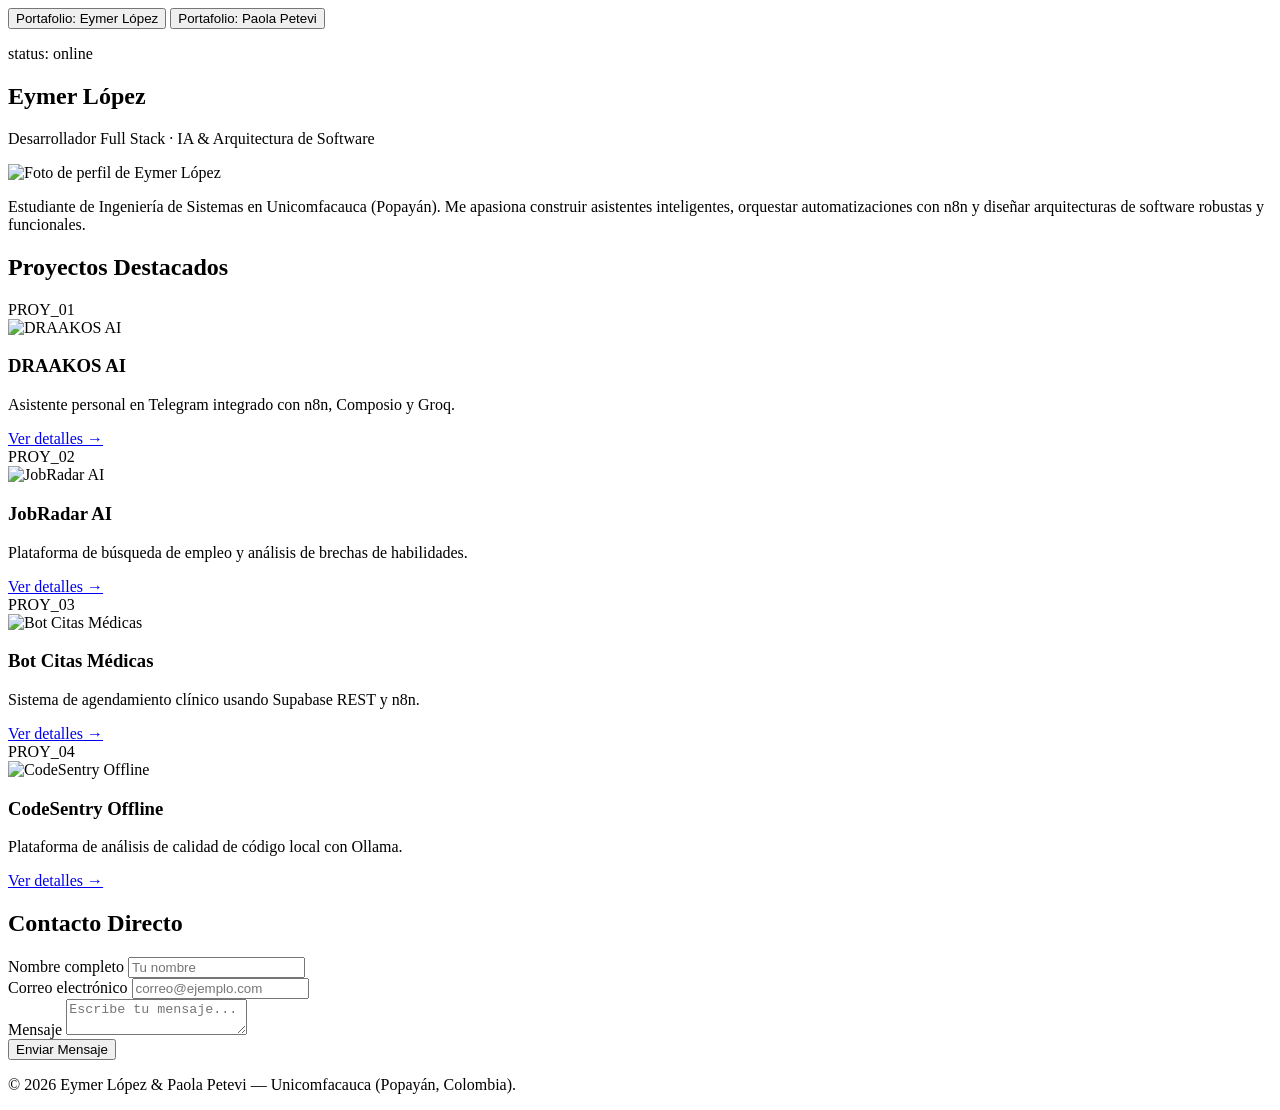
==== Complete_Portfolio_Project/index.html @ c1fe812e "Rename Index.html to index.html" ====
<!DOCTYPE html>
<html lang="es">
<head>
    <meta charset="UTF-8">
    <meta name="viewport" content="width=device-width, initial-scale=1.0">
    <title>Portafolio Profesional — Eymer &amp; Paola Petevi</title>
    <meta name="description" content="Portafolio profesional de Eymer López y Paola Petevi, estudiantes de Ingeniería de Sistemas enfocados en desarrollo, IA y ciberseguridad.">
    
    <!-- FUENTES EXTERNAS -->
    <link rel="preconnect" href="https://fonts.googleapis.com">
    <link rel="preconnect" href="https://fonts.gstatic.com" crossorigin>
    <link href="https://fonts.googleapis.com/css2?family=Bebas+Neue&family=JetBrains+Mono:wght@400;500;600&family=Poppins:wght@400;600&display=swap" rel="stylesheet">
    
    <!-- HOJAS DE ESTILO EXTERNAS -->
    <link rel="preload" href="css/normalize.css" as="style">
    <link rel="stylesheet" href="css/normalize.css">
    <link rel="preload" href="css/styles.css" as="style">
    <link rel="stylesheet" href="css/styles.css">
</head>
<body>

    <!-- HEADER Y NAV GENERAL -->
    <header id="encabezado-principal">
        <nav class="selector-portafolios" aria-label="Navegación entre integrantes">
            <button type="button" class="btn-tab activo" id="tab-eymer">Portafolio: Eymer López</button>
            <button type="button" class="btn-tab" id="tab-paola">Portafolio: Paola Petevi</button>
        </nav>
    </header>

    <!-- ============================================== -->
    <!-- PORTAFOLIO 1: EYMER LÓPEZ (main activo por defecto) -->
    <!-- ============================================== -->
    <main id="portafolio-eymer" class="tarjeta-portafolio">

        <!-- HERO / PRESENTACIÓN -->
        <section id="hero-eymer" class="hero-seccion">
            <p class="etiqueta-superior"><span class="punto" aria-hidden="true"></span>status: online</p>
            <h1>Eymer López</h1>
            <p class="rol">Desarrollador Full Stack · IA & Arquitectura de Software</p>
        </section>

        <!-- SOBRE MÍ -->
        <section class="perfil" aria-label="Sobre mí">
            <div class="foto">
                <img src="images/avatar-eymer.jpg" alt="Foto de perfil de Eymer López">
            </div>
            <div class="descripcion">
                <p>Estudiante de Ingeniería de Sistemas en Unicomfacauca (Popayán). Me apasiona construir asistentes inteligentes, orquestar automatizaciones con n8n y diseñar arquitecturas de software robustas y funcionales.</p>
            </div>
        </section>

        <!-- PROYECTOS Y HABILIDADES (MÍNIMO 4 TARJETAS) -->
        <section class="proyectos" aria-label="Proyectos">
            <div class="encabezado-seccion">
                <h2>Proyectos Destacados</h2>
            </div>
            <div class="cuadricula-proyectos">
                <article class="tarjeta-proyecto">
                    <span class="id-proyecto">PROY_01</span>
                    <div class="miniatura"><img src="images/proyecto1.jpg" alt="DRAAKOS AI" loading="lazy"></div>
                    <h3>DRAAKOS AI</h3>
                    <p>Asistente personal en Telegram integrado con n8n, Composio y Groq.</p>
                    <a href="#" class="enlace-proyecto">Ver detalles →</a>
                </article>
                <article class="tarjeta-proyecto">
                    <span class="id-proyecto">PROY_02</span>
                    <div class="miniatura"><img src="images/proyecto2.jpg" alt="JobRadar AI" loading="lazy"></div>
                    <h3>JobRadar AI</h3>
                    <p>Plataforma de búsqueda de empleo y análisis de brechas de habilidades.</p>
                    <a href="#" class="enlace-proyecto">Ver detalles →</a>
                </article>
                <article class="tarjeta-proyecto">
                    <span class="id-proyecto">PROY_03</span>
                    <div class="miniatura"><img src="images/proyecto4.jpg" alt="Bot Citas Médicas" loading="lazy"></div>
                    <h3>Bot Citas Médicas</h3>
                    <p>Sistema de agendamiento clínico usando Supabase REST y n8n.</p>
                    <a href="#" class="enlace-proyecto">Ver detalles →</a>
                </article>
                <article class="tarjeta-proyecto">
                    <span class="id-proyecto">PROY_04</span>
                    <div class="miniatura"><img src="images/proyecto3.jpg" alt="CodeSentry Offline" loading="lazy"></div>
                    <h3>CodeSentry Offline</h3>
                    <p>Plataforma de análisis de calidad de código local con Ollama.</p>
                    <a href="#" class="enlace-proyecto">Ver detalles →</a>
                </article>
            </div>
        </section>

        <!-- CONTACTO -->
        <section class="seccion-contacto" aria-label="Contacto Eymer">
            <h2>Contacto Directo</h2>
            <form class="formulario-contacto" action="#" method="post">
                <div class="campo">
                    <label for="nombre-eymer">Nombre completo</label>
                    <input type="text" id="nombre-eymer" name="nombre" placeholder="Tu nombre" required>
                </div>
                <div class="campo">
                    <label for="correo-eymer">Correo electrónico</label>
                    <input type="email" id="correo-eymer" name="correo" placeholder="correo@ejemplo.com" required>
                </div>
                <div class="campo">
                    <label for="mensaje-eymer">Mensaje</label>
                    <textarea id="mensaje-eymer" name="mensaje" placeholder="Escribe tu mensaje..." required></textarea>
                </div>
                <button type="submit" class="btn-enviar">Enviar Mensaje</button>
            </form>
        </section>

    </main>

    <!-- ============================================== -->
    <!-- PORTAFOLIO 2: PAOLA PETEVI                     -->
    <!-- ============================================== -->
    <section id="portafolio-paola" class="tarjeta-portafolio" hidden>

        <!-- HERO / PRESENTACIÓN -->
        <section id="hero-paola" class="hero-seccion">
            <p class="etiqueta-superior"><span class="punto" aria-hidden="true"></span>status: online</p>
            <h1>Paola Petevi</h1>
            <p class="rol">Especialista en Ciberseguridad · Malware Analysis & ML</p>
        </section>

        <!-- SOBRE MÍ -->
        <section class="perfil" aria-label="Sobre mí">
            <div class="foto">
                <img src="images/avatar-paola.jpg" alt="Foto de perfil de Paola Petevi">
            </div>
            <div class="descripcion">
                <p>Estudiante de Ingeniería de Sistemas en Unicomfacauca. Mi investigación se enfoca en el análisis de malware, la auditoría de seguridad en código y la aplicación de Machine Learning para detectar amenazas avanzadas.</p>
            </div>
        </section>

        <!-- PROYECTOS Y HABILIDADES (MÍNIMO 4 TARJETAS) -->
        <section class="proyectos" aria-label="Proyectos">
            <div class="encabezado-seccion">
                <h2>Proyectos Destacados</h2>
            </div>
            <div class="cuadricula-proyectos">
                <article class="tarjeta-proyecto">
                    <span class="id-proyecto">PROY_01</span>
                    <div class="miniatura"><img src="images/proyecto6.jpg" alt="CodeSentry Audit" loading="lazy"></div>
                    <h3>CodeSentry Audit</h3>
                    <p>Auditoría de código estático usando IA local para detectar fallas OWASP.</p>
                    <a href="#" class="enlace-proyecto">Ver detalles →</a>
                </article>
                <article class="tarjeta-proyecto">
                    <span class="id-proyecto">PROY_02</span>
                    <div class="miniatura"><img src="images/proyecto5.jpg" alt="Malware Classifier" loading="lazy"></div>
                    <h3>Malware Classifier</h3>
                    <p>Modelo de clasificación de amenazas PE mediante Scikit-Learn.</p>
                    <a href="#" class="enlace-proyecto">Ver detalles →</a>
                </article>
                <article class="tarjeta-proyecto">
                    <span class="id-proyecto">PROY_03</span>
                    <div class="miniatura"><img src="images/proyecto8.jpg" alt="Threat Radar" loading="lazy"></div>
                    <h3>Threat Radar</h3>
                    <p>Sistema de monitoreo de vectores de ataque e inteligencia de amenazas.</p>
                    <a href="#" class="enlace-proyecto">Ver detalles →</a>
                </article>
                <article class="tarjeta-proyecto">
                    <span class="id-proyecto">PROY_04</span>
                    <div class="miniatura"><img src="images/proyecto7.jpg" alt="Network Sentinel" loading="lazy"></div>
                    <h3>Network Sentinel</h3>
                    <p>Herramienta CLI para escaneo local y detección de anomalías en red.</p>
                    <a href="#" class="enlace-proyecto">Ver detalles →</a>
                </article>
            </div>
        </section>

        <!-- CONTACTO -->
        <section class="seccion-contacto" aria-label="Contacto Paola Petevi">
            <h2>Contacto Directo</h2>
            <form class="formulario-contacto" action="#" method="post">
                <div class="campo">
                    <label for="nombre-paola">Nombre completo</label>
                    <input type="text" id="nombre-paola" name="nombre" placeholder="Tu nombre" required>
                </div>
                <div class="campo">
                    <label for="correo-paola">Correo electrónico</label>
                    <input type="email" id="correo-paola" name="correo" placeholder="correo@ejemplo.com" required>
                </div>
                <div class="campo">
                    <label for="mensaje-paola">Mensaje</label>
                    <textarea id="mensaje-paola" name="mensaje" placeholder="Escribe tu mensaje..." required></textarea>
                </div>
                <button type="submit" class="btn-enviar">Enviar Mensaje</button>
            </form>
        </section>

    </section>

    <!-- FOOTER GLOBAL -->
    <footer id="pie-pagina">
        <p>© 2026 Eymer López &amp; Paola Petevi — Unicomfacauca (Popayán, Colombia).</p>
    </footer>

    <!-- INTERACTIVIDAD JS -->
    <script src="js/script.js"></script>

</body>
</html>
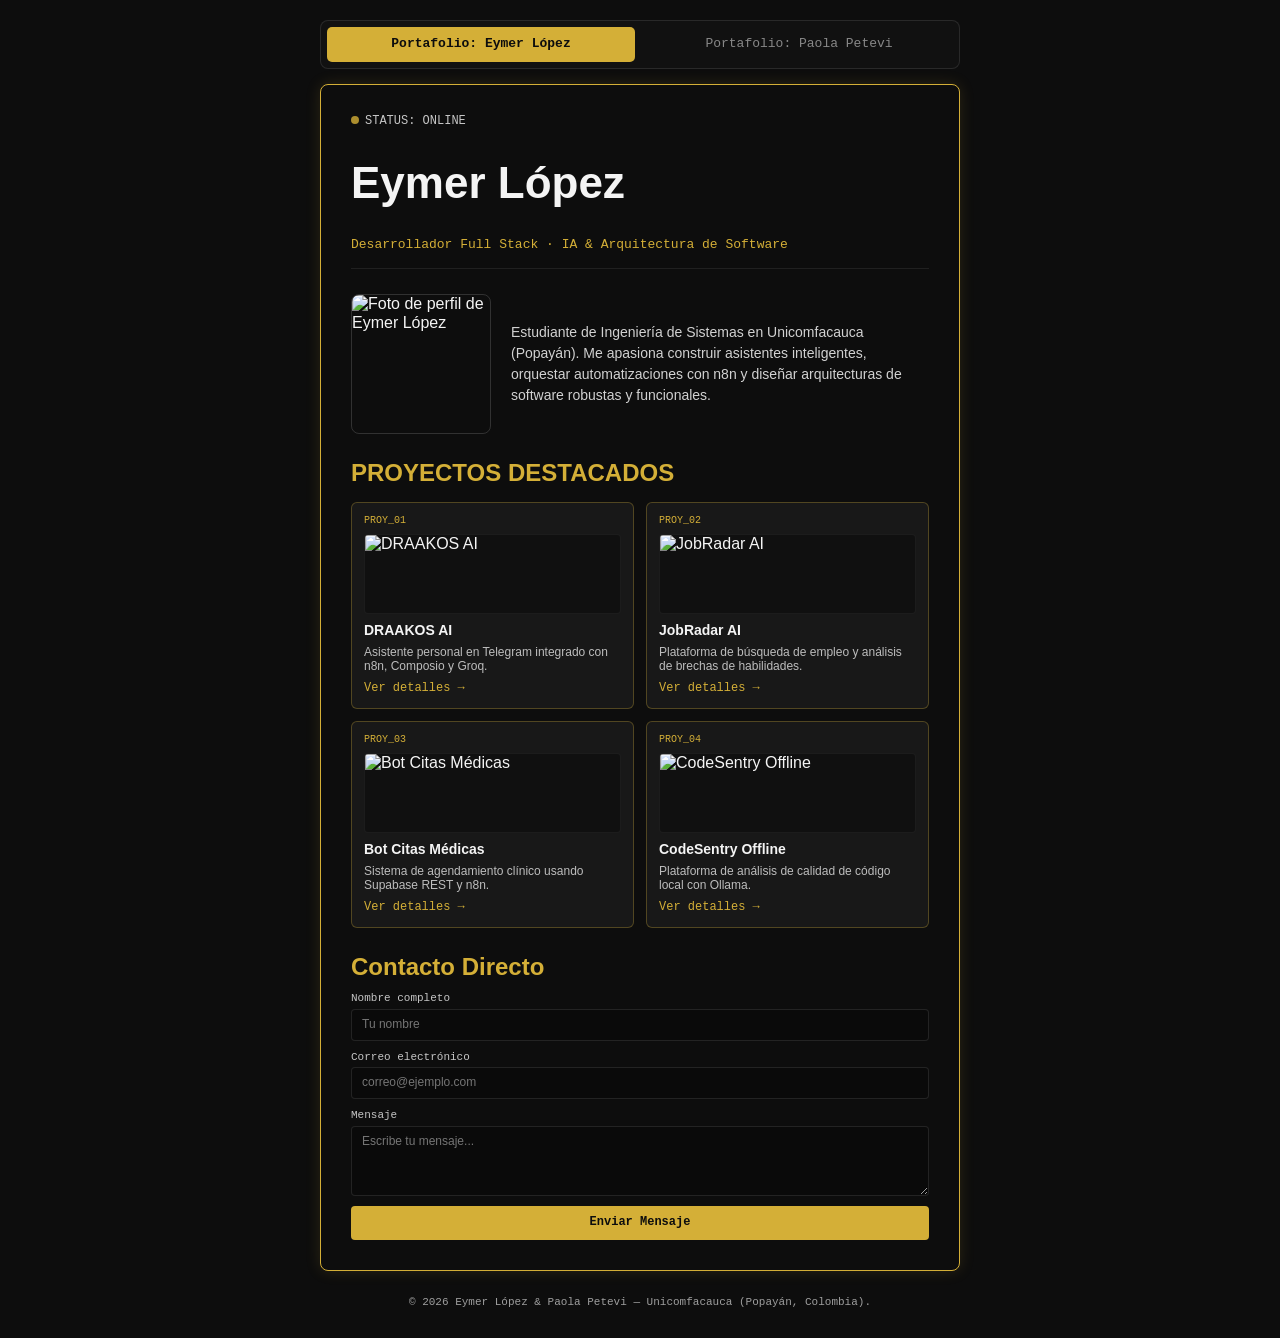
==== commit 42bce13f: "Update CSS and JS file paths to uppercase" ====
--- a/Complete_Portfolio_Project/index.html
+++ b/Complete_Portfolio_Project/index.html
@@ -12,10 +12,10 @@
     <link href="https://fonts.googleapis.com/css2?family=Bebas+Neue&family=JetBrains+Mono:wght@400;500;600&family=Poppins:wght@400;600&display=swap" rel="stylesheet">
     
     <!-- HOJAS DE ESTILO EXTERNAS -->
-    <link rel="preload" href="css/normalize.css" as="style">
-    <link rel="stylesheet" href="css/normalize.css">
-    <link rel="preload" href="css/styles.css" as="style">
-    <link rel="stylesheet" href="css/styles.css">
+    <link rel="preload" href="CSS/normalize.css" as="style">
+    <link rel="stylesheet" href="CSS/normalize.css">
+    <link rel="preload" href="CSS/styles.css" as="style">
+    <link rel="stylesheet" href="CSS/styles.css">
 </head>
 <body>
 
@@ -195,7 +195,7 @@
     </footer>
 
     <!-- INTERACTIVIDAD JS -->
-    <script src="js/script.js"></script>
+    <script src="JS/script.js"></script>
 
 </body>
 </html>
--- a/Complete_Portfolio_Project/CSS/styles.css
+++ b/Complete_Portfolio_Project/CSS/styles.css
@@ -0,0 +1,436 @@
+/* ============================================================
+    1. VARIABLES DE :root (MÍNIMO 4 VARIABLES DE COLOR Y TIPOGRAFÍA)
+============================================================ */
+:root {
+    /* FUENTES */
+    --fuente-titulo: "Bebas Neue", sans-serif;
+    --fuente-mono: "JetBrains Mono", monospace;
+    --fuente-texto: "Poppins", sans-serif;
+
+    /* TEMA EYMER (Dorado, Madera y Negro) */
+    --eymer-bg: #0d0d0d;
+    --eymer-panel: #181818;
+    --eymer-texto: #f4f4f4;
+    --eymer-secundario: #a0a0a0;
+    --eymer-acento: #d4af37;
+    --eymer-hover: #b89528;
+    --eymer-borde: rgba(212, 175, 55, 0.3);
+
+    /* TEMA PAOLA (Morado, Crema y Rosa Pastel) */
+    --paola-bg: #1a1528;
+    --paola-panel: #251d38;
+    --paola-texto: #fff8f0;
+    --paola-secundario: #c3b5d3;
+    --paola-acento: #d880b7;
+    --paola-hover: #be619d;
+    --paola-borde: rgba(216, 128, 183, 0.3);
+}
+
+/* ============================================================
+    2. RESET BÁSICO CON box-sizing: border-box
+============================================================ */
+* {
+    margin: 0;
+    padding: 0;
+    box-sizing: border-box;
+}
+
+*::before,
+*::after {
+    box-sizing: inherit;
+}
+
+body {
+    font-family: var(--fuente-texto);
+    background-color: var(--eymer-bg);
+    color: #ffffff;
+    display: flex;
+    flex-direction: column;
+    justify-content: center;
+    align-items: center;
+    min-height: 100vh;
+    padding: 20px;
+    gap: 15px;
+    transition: background-color 0.3s ease;
+}
+
+a { 
+    color: inherit; 
+    text-decoration: none;
+}
+
+img {
+    display: block;
+    max-width: 100%;
+}
+
+/* ============================================================
+    3. HEADER Y NAV CON FLEXBOX (GRUPO FLEXBOX 1)
+============================================================ */
+#encabezado-principal {
+    width: 100%;
+    max-width: 640px;
+}
+
+.selector-portafolios {
+    display: flex;
+    gap: 10px;
+    background-color: #111111;
+    padding: 6px;
+    border-radius: 8px;
+    border: 1px solid rgba(255, 255, 255, 0.1);
+    width: 100%;
+}
+
+.btn-tab {
+    flex: 1;
+    background: transparent;
+    color: #888888;
+    border: none;
+    padding: 10px 14px;
+    font-family: var(--fuente-mono);
+    font-size: 13px;
+    border-radius: 5px;
+    cursor: pointer;
+    transition: all 0.3s ease; /* HOVER Y TRANSICIÓN */
+}
+
+.btn-tab:hover {
+    color: #ffffff;
+}
+
+#tab-eymer.activo {
+    background-color: var(--eymer-acento);
+    color: #0d0d0d;
+    font-weight: bold;
+}
+
+#tab-paola.activo {
+    background-color: var(--paola-acento);
+    color: #1a1528;
+    font-weight: bold;
+}
+
+/* ============================================================
+    4. ESTRUCTURA DE TARJETAS DE PORTAFOLIO
+============================================================ */
+.tarjeta-portafolio {
+    width: 100%;
+    max-width: 640px;
+    padding: 30px;
+    border-radius: 8px;
+    display: flex;
+    flex-direction: column;
+    gap: 25px;
+    transition: opacity 0.3s ease;
+}
+
+.tarjeta-portafolio[hidden] {
+    display: none !important;
+}
+
+/* ============================================================
+    5. TEMAS ESPECÍFICOS (EYMER vs PAOLA)
+============================================================ */
+#portafolio-eymer {
+    background-color: var(--eymer-bg);
+    color: var(--eymer-texto);
+    border: 1px solid var(--eymer-acento);
+    box-shadow: 0 0 15px rgba(212, 175, 55, 0.15);
+}
+
+#portafolio-eymer .punto,
+#portafolio-eymer .rol,
+#portafolio-eymer .id-proyecto,
+#portafolio-eymer .enlace-proyecto,
+#portafolio-eymer h2 {
+    color: var(--eymer-acento);
+}
+
+#portafolio-eymer .tarjeta-proyecto {
+    background-color: var(--eymer-panel);
+    border: 1px solid var(--eymer-borde);
+}
+
+#portafolio-eymer .tarjeta-proyecto:hover {
+    border-color: var(--eymer-acento);
+    box-shadow: 0 0 10px rgba(212, 175, 55, 0.25);
+}
+
+#portafolio-eymer .btn-enviar {
+    background-color: var(--eymer-acento);
+    color: #0d0d0d;
+}
+
+#portafolio-eymer .btn-enviar:hover {
+    background-color: var(--eymer-hover);
+}
+
+#portafolio-paola {
+    background-color: var(--paola-bg);
+    color: var(--paola-texto);
+    border: 1px solid var(--paola-acento);
+    box-shadow: 0 0 15px rgba(216, 128, 183, 0.2);
+}
+
+#portafolio-paola .punto,
+#portafolio-paola .rol,
+#portafolio-paola .id-proyecto,
+#portafolio-paola .enlace-proyecto,
+#portafolio-paola h2 {
+    color: var(--paola-acento);
+}
+
+#portafolio-paola .tarjeta-proyecto {
+    background-color: var(--paola-panel);
+    border: 1px solid var(--paola-borde);
+}
+
+#portafolio-paola .tarjeta-proyecto:hover {
+    border-color: var(--paola-acento);
+    box-shadow: 0 0 10px rgba(216, 128, 183, 0.3);
+}
+
+#portafolio-paola .btn-enviar {
+    background-color: var(--paola-acento);
+    color: #1a1528;
+}
+
+#portafolio-paola .btn-enviar:hover {
+    background-color: var(--paola-hover);
+}
+
+/* ============================================================
+    6. SECCIÓN PERFIL Y PROYECTOS (GRUPO FLEXBOX 2 Y GRID)
+============================================================ */
+.hero-seccion {
+    border-bottom: 1px solid rgba(255, 255, 255, 0.08);
+    padding-bottom: 15px;
+}
+
+.etiqueta-superior {
+    font-family: var(--fuente-mono);
+    font-size: 12px;
+    opacity: 0.8;
+    text-transform: uppercase;
+}
+
+.punto {
+    display: inline-block;
+    width: 8px;
+    height: 8px;
+    border-radius: 50%;
+    background-color: currentColor;
+    margin-right: 6px;
+}
+
+h1 {
+    font-family: var(--fuente-titulo);
+    font-size: 44px;
+}
+
+.rol {
+    font-family: var(--fuente-mono);
+    font-size: 13px;
+}
+
+.perfil {
+    display: flex;
+    align-items: center;
+    gap: 20px;
+}
+
+.foto {
+    flex-shrink: 0;
+    width: 140px;
+    height: 140px;
+}
+
+.foto img {
+    width: 100%;
+    height: 100%;
+    aspect-ratio: 1 / 1;
+    object-fit: cover;
+    border-radius: 8px;
+    border: 1px solid rgba(255, 255, 255, 0.15);
+}
+
+.descripcion p {
+    font-size: 14px;
+    line-height: 1.5;
+    opacity: 0.85;
+}
+
+.proyectos {
+    display: flex;
+    flex-direction: column;
+    gap: 15px;
+}
+
+.proyectos h2 {
+    font-family: var(--fuente-titulo);
+    font-size: 24px;
+    text-transform: uppercase;
+}
+
+.cuadricula-proyectos {
+    display: grid;
+    grid-template-columns: repeat(2, 1fr);
+    gap: 12px;
+}
+
+.tarjeta-proyecto {
+    border-radius: 6px;
+    padding: 12px;
+    display: flex;
+    flex-direction: column;
+    gap: 8px;
+    transition: transform 0.2s ease, border-color 0.2s ease, box-shadow 0.2s ease;
+}
+
+.tarjeta-proyecto:hover {
+    transform: translateY(-2px);
+}
+
+.id-proyecto {
+    font-family: var(--fuente-mono);
+    font-size: 10px;
+}
+
+.miniatura {
+    width: 100%;
+    height: 80px;
+    background-color: rgba(0, 0, 0, 0.3);
+    border: 1px solid rgba(255, 255, 255, 0.05);
+    border-radius: 4px;
+    overflow: hidden;
+}
+
+.miniatura img {
+    width: 100%;
+    height: 100%;
+    object-fit: cover;
+}
+
+.tarjeta-proyecto h3 {
+    font-size: 14px;
+}
+
+.tarjeta-proyecto p {
+    font-size: 12px;
+    opacity: 0.75;
+}
+
+.enlace-proyecto {
+    font-family: var(--fuente-mono);
+    font-size: 12px;
+    margin-top: auto;
+}
+
+.enlace-proyecto:hover {
+    text-decoration: underline;
+}
+
+/* ============================================================
+    7. FORMULARIO DE CONTACTO
+============================================================ */
+.seccion-contacto {
+    display: flex;
+    flex-direction: column;
+    gap: 12px;
+}
+
+.formulario-contacto {
+    display: flex;
+    flex-direction: column;
+    gap: 10px;
+}
+
+.campo {
+    display: flex;
+    flex-direction: column;
+    gap: 4px;
+}
+
+.campo label {
+    font-family: var(--fuente-mono);
+    font-size: 11px;
+    opacity: 0.8;
+}
+
+.campo input,
+.campo textarea {
+    background-color: rgba(0, 0, 0, 0.2);
+    border: 1px solid rgba(255, 255, 255, 0.1);
+    border-radius: 4px;
+    padding: 8px 10px;
+    color: inherit;
+    font-family: var(--fuente-texto);
+    font-size: 12px;
+}
+
+.campo textarea {
+    resize: vertical;
+    min-height: 70px;
+}
+
+.btn-enviar {
+    padding: 10px;
+    border: none;
+    border-radius: 4px;
+    font-family: var(--fuente-mono);
+    font-size: 12px;
+    font-weight: bold;
+    cursor: pointer;
+    transition: background-color 0.2s ease;
+}
+
+#pie-pagina {
+    font-family: var(--fuente-mono);
+    font-size: 11px;
+    opacity: 0.6;
+    text-align: center;
+    padding-block: 10px;
+}
+
+/* ============================================================
+    8. MEDIA QUERIES FUNCIONALES (MÍNIMO 3 MEDIA QUERIES)
+============================================================ */
+
+/* MEDIA QUERY 1: PANTALLAS PEQUEÑAS (MÓVILES <= 600px) */
+@media (max-width: 600px) {
+    .cuadricula-proyectos {
+        grid-template-columns: 1fr;
+    }
+
+    .perfil {
+        flex-direction: column;
+        text-align: center;
+    }
+}
+
+/* MEDIA QUERY 2: PANTALLAS MEDIANAS (TABLETS / MÓVILES ANCHOS <= 480px) */
+@media (max-width: 480px) {
+    body {
+        padding: 10px;
+    }
+
+    .tarjeta-portafolio {
+        padding: 18px;
+    }
+
+    h1 {
+        font-size: 34px;
+    }
+}
+
+/* MEDIA QUERY 3: ORIENTACIÓN LANDSCAPE Y MONITOR PEQUEÑO (<= 768px) */
+@media (max-width: 768px) {
+    .selector-portafolios {
+        flex-direction: row;
+    }
+
+    .btn-tab {
+        font-size: 11px;
+    }
+}
--- a/Complete_Portfolio_Project/CSS/styles.css
+++ b/Complete_Portfolio_Project/CSS/styles.css
@@ -0,0 +1,436 @@
+/* ============================================================
+    1. VARIABLES DE :root (MÍNIMO 4 VARIABLES DE COLOR Y TIPOGRAFÍA)
+============================================================ */
+:root {
+    /* FUENTES */
+    --fuente-titulo: "Bebas Neue", sans-serif;
+    --fuente-mono: "JetBrains Mono", monospace;
+    --fuente-texto: "Poppins", sans-serif;
+
+    /* TEMA EYMER (Dorado, Madera y Negro) */
+    --eymer-bg: #0d0d0d;
+    --eymer-panel: #181818;
+    --eymer-texto: #f4f4f4;
+    --eymer-secundario: #a0a0a0;
+    --eymer-acento: #d4af37;
+    --eymer-hover: #b89528;
+    --eymer-borde: rgba(212, 175, 55, 0.3);
+
+    /* TEMA PAOLA (Morado, Crema y Rosa Pastel) */
+    --paola-bg: #1a1528;
+    --paola-panel: #251d38;
+    --paola-texto: #fff8f0;
+    --paola-secundario: #c3b5d3;
+    --paola-acento: #d880b7;
+    --paola-hover: #be619d;
+    --paola-borde: rgba(216, 128, 183, 0.3);
+}
+
+/* ============================================================
+    2. RESET BÁSICO CON box-sizing: border-box
+============================================================ */
+* {
+    margin: 0;
+    padding: 0;
+    box-sizing: border-box;
+}
+
+*::before,
+*::after {
+    box-sizing: inherit;
+}
+
+body {
+    font-family: var(--fuente-texto);
+    background-color: var(--eymer-bg);
+    color: #ffffff;
+    display: flex;
+    flex-direction: column;
+    justify-content: center;
+    align-items: center;
+    min-height: 100vh;
+    padding: 20px;
+    gap: 15px;
+    transition: background-color 0.3s ease;
+}
+
+a { 
+    color: inherit; 
+    text-decoration: none;
+}
+
+img {
+    display: block;
+    max-width: 100%;
+}
+
+/* ============================================================
+    3. HEADER Y NAV CON FLEXBOX (GRUPO FLEXBOX 1)
+============================================================ */
+#encabezado-principal {
+    width: 100%;
+    max-width: 640px;
+}
+
+.selector-portafolios {
+    display: flex;
+    gap: 10px;
+    background-color: #111111;
+    padding: 6px;
+    border-radius: 8px;
+    border: 1px solid rgba(255, 255, 255, 0.1);
+    width: 100%;
+}
+
+.btn-tab {
+    flex: 1;
+    background: transparent;
+    color: #888888;
+    border: none;
+    padding: 10px 14px;
+    font-family: var(--fuente-mono);
+    font-size: 13px;
+    border-radius: 5px;
+    cursor: pointer;
+    transition: all 0.3s ease; /* HOVER Y TRANSICIÓN */
+}
+
+.btn-tab:hover {
+    color: #ffffff;
+}
+
+#tab-eymer.activo {
+    background-color: var(--eymer-acento);
+    color: #0d0d0d;
+    font-weight: bold;
+}
+
+#tab-paola.activo {
+    background-color: var(--paola-acento);
+    color: #1a1528;
+    font-weight: bold;
+}
+
+/* ============================================================
+    4. ESTRUCTURA DE TARJETAS DE PORTAFOLIO
+============================================================ */
+.tarjeta-portafolio {
+    width: 100%;
+    max-width: 640px;
+    padding: 30px;
+    border-radius: 8px;
+    display: flex;
+    flex-direction: column;
+    gap: 25px;
+    transition: opacity 0.3s ease;
+}
+
+.tarjeta-portafolio[hidden] {
+    display: none !important;
+}
+
+/* ============================================================
+    5. TEMAS ESPECÍFICOS (EYMER vs PAOLA)
+============================================================ */
+#portafolio-eymer {
+    background-color: var(--eymer-bg);
+    color: var(--eymer-texto);
+    border: 1px solid var(--eymer-acento);
+    box-shadow: 0 0 15px rgba(212, 175, 55, 0.15);
+}
+
+#portafolio-eymer .punto,
+#portafolio-eymer .rol,
+#portafolio-eymer .id-proyecto,
+#portafolio-eymer .enlace-proyecto,
+#portafolio-eymer h2 {
+    color: var(--eymer-acento);
+}
+
+#portafolio-eymer .tarjeta-proyecto {
+    background-color: var(--eymer-panel);
+    border: 1px solid var(--eymer-borde);
+}
+
+#portafolio-eymer .tarjeta-proyecto:hover {
+    border-color: var(--eymer-acento);
+    box-shadow: 0 0 10px rgba(212, 175, 55, 0.25);
+}
+
+#portafolio-eymer .btn-enviar {
+    background-color: var(--eymer-acento);
+    color: #0d0d0d;
+}
+
+#portafolio-eymer .btn-enviar:hover {
+    background-color: var(--eymer-hover);
+}
+
+#portafolio-paola {
+    background-color: var(--paola-bg);
+    color: var(--paola-texto);
+    border: 1px solid var(--paola-acento);
+    box-shadow: 0 0 15px rgba(216, 128, 183, 0.2);
+}
+
+#portafolio-paola .punto,
+#portafolio-paola .rol,
+#portafolio-paola .id-proyecto,
+#portafolio-paola .enlace-proyecto,
+#portafolio-paola h2 {
+    color: var(--paola-acento);
+}
+
+#portafolio-paola .tarjeta-proyecto {
+    background-color: var(--paola-panel);
+    border: 1px solid var(--paola-borde);
+}
+
+#portafolio-paola .tarjeta-proyecto:hover {
+    border-color: var(--paola-acento);
+    box-shadow: 0 0 10px rgba(216, 128, 183, 0.3);
+}
+
+#portafolio-paola .btn-enviar {
+    background-color: var(--paola-acento);
+    color: #1a1528;
+}
+
+#portafolio-paola .btn-enviar:hover {
+    background-color: var(--paola-hover);
+}
+
+/* ============================================================
+    6. SECCIÓN PERFIL Y PROYECTOS (GRUPO FLEXBOX 2 Y GRID)
+============================================================ */
+.hero-seccion {
+    border-bottom: 1px solid rgba(255, 255, 255, 0.08);
+    padding-bottom: 15px;
+}
+
+.etiqueta-superior {
+    font-family: var(--fuente-mono);
+    font-size: 12px;
+    opacity: 0.8;
+    text-transform: uppercase;
+}
+
+.punto {
+    display: inline-block;
+    width: 8px;
+    height: 8px;
+    border-radius: 50%;
+    background-color: currentColor;
+    margin-right: 6px;
+}
+
+h1 {
+    font-family: var(--fuente-titulo);
+    font-size: 44px;
+}
+
+.rol {
+    font-family: var(--fuente-mono);
+    font-size: 13px;
+}
+
+.perfil {
+    display: flex;
+    align-items: center;
+    gap: 20px;
+}
+
+.foto {
+    flex-shrink: 0;
+    width: 140px;
+    height: 140px;
+}
+
+.foto img {
+    width: 100%;
+    height: 100%;
+    aspect-ratio: 1 / 1;
+    object-fit: cover;
+    border-radius: 8px;
+    border: 1px solid rgba(255, 255, 255, 0.15);
+}
+
+.descripcion p {
+    font-size: 14px;
+    line-height: 1.5;
+    opacity: 0.85;
+}
+
+.proyectos {
+    display: flex;
+    flex-direction: column;
+    gap: 15px;
+}
+
+.proyectos h2 {
+    font-family: var(--fuente-titulo);
+    font-size: 24px;
+    text-transform: uppercase;
+}
+
+.cuadricula-proyectos {
+    display: grid;
+    grid-template-columns: repeat(2, 1fr);
+    gap: 12px;
+}
+
+.tarjeta-proyecto {
+    border-radius: 6px;
+    padding: 12px;
+    display: flex;
+    flex-direction: column;
+    gap: 8px;
+    transition: transform 0.2s ease, border-color 0.2s ease, box-shadow 0.2s ease;
+}
+
+.tarjeta-proyecto:hover {
+    transform: translateY(-2px);
+}
+
+.id-proyecto {
+    font-family: var(--fuente-mono);
+    font-size: 10px;
+}
+
+.miniatura {
+    width: 100%;
+    height: 80px;
+    background-color: rgba(0, 0, 0, 0.3);
+    border: 1px solid rgba(255, 255, 255, 0.05);
+    border-radius: 4px;
+    overflow: hidden;
+}
+
+.miniatura img {
+    width: 100%;
+    height: 100%;
+    object-fit: cover;
+}
+
+.tarjeta-proyecto h3 {
+    font-size: 14px;
+}
+
+.tarjeta-proyecto p {
+    font-size: 12px;
+    opacity: 0.75;
+}
+
+.enlace-proyecto {
+    font-family: var(--fuente-mono);
+    font-size: 12px;
+    margin-top: auto;
+}
+
+.enlace-proyecto:hover {
+    text-decoration: underline;
+}
+
+/* ============================================================
+    7. FORMULARIO DE CONTACTO
+============================================================ */
+.seccion-contacto {
+    display: flex;
+    flex-direction: column;
+    gap: 12px;
+}
+
+.formulario-contacto {
+    display: flex;
+    flex-direction: column;
+    gap: 10px;
+}
+
+.campo {
+    display: flex;
+    flex-direction: column;
+    gap: 4px;
+}
+
+.campo label {
+    font-family: var(--fuente-mono);
+    font-size: 11px;
+    opacity: 0.8;
+}
+
+.campo input,
+.campo textarea {
+    background-color: rgba(0, 0, 0, 0.2);
+    border: 1px solid rgba(255, 255, 255, 0.1);
+    border-radius: 4px;
+    padding: 8px 10px;
+    color: inherit;
+    font-family: var(--fuente-texto);
+    font-size: 12px;
+}
+
+.campo textarea {
+    resize: vertical;
+    min-height: 70px;
+}
+
+.btn-enviar {
+    padding: 10px;
+    border: none;
+    border-radius: 4px;
+    font-family: var(--fuente-mono);
+    font-size: 12px;
+    font-weight: bold;
+    cursor: pointer;
+    transition: background-color 0.2s ease;
+}
+
+#pie-pagina {
+    font-family: var(--fuente-mono);
+    font-size: 11px;
+    opacity: 0.6;
+    text-align: center;
+    padding-block: 10px;
+}
+
+/* ============================================================
+    8. MEDIA QUERIES FUNCIONALES (MÍNIMO 3 MEDIA QUERIES)
+============================================================ */
+
+/* MEDIA QUERY 1: PANTALLAS PEQUEÑAS (MÓVILES <= 600px) */
+@media (max-width: 600px) {
+    .cuadricula-proyectos {
+        grid-template-columns: 1fr;
+    }
+
+    .perfil {
+        flex-direction: column;
+        text-align: center;
+    }
+}
+
+/* MEDIA QUERY 2: PANTALLAS MEDIANAS (TABLETS / MÓVILES ANCHOS <= 480px) */
+@media (max-width: 480px) {
+    body {
+        padding: 10px;
+    }
+
+    .tarjeta-portafolio {
+        padding: 18px;
+    }
+
+    h1 {
+        font-size: 34px;
+    }
+}
+
+/* MEDIA QUERY 3: ORIENTACIÓN LANDSCAPE Y MONITOR PEQUEÑO (<= 768px) */
+@media (max-width: 768px) {
+    .selector-portafolios {
+        flex-direction: row;
+    }
+
+    .btn-tab {
+        font-size: 11px;
+    }
+}
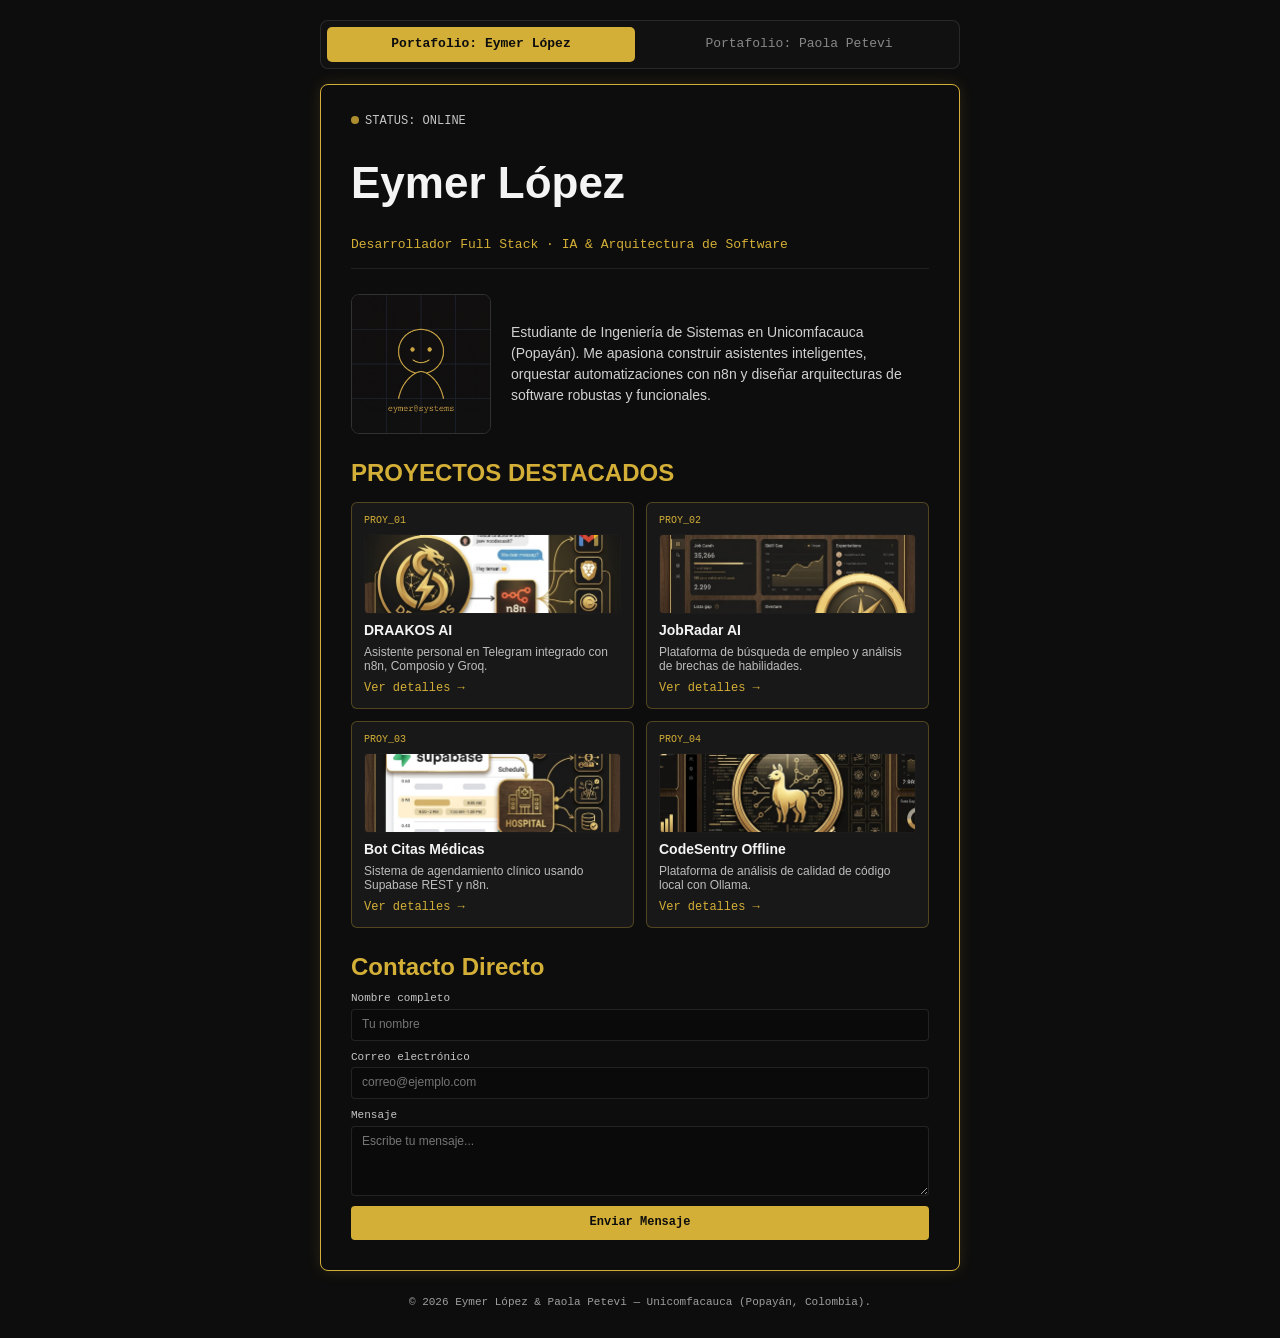
==== commit 2591880a: "Fix image source paths to use consistent casing" ====
--- a/Complete_Portfolio_Project/index.html
+++ b/Complete_Portfolio_Project/index.html
@@ -42,7 +42,7 @@
         <!-- SOBRE MÍ -->
         <section class="perfil" aria-label="Sobre mí">
             <div class="foto">
-                <img src="images/avatar-eymer.jpg" alt="Foto de perfil de Eymer López">
+                <img src="Images/avatar-eymer.jpg" alt="Foto de perfil de Eymer López">
             </div>
             <div class="descripcion">
                 <p>Estudiante de Ingeniería de Sistemas en Unicomfacauca (Popayán). Me apasiona construir asistentes inteligentes, orquestar automatizaciones con n8n y diseñar arquitecturas de software robustas y funcionales.</p>
@@ -57,28 +57,28 @@
             <div class="cuadricula-proyectos">
                 <article class="tarjeta-proyecto">
                     <span class="id-proyecto">PROY_01</span>
-                    <div class="miniatura"><img src="images/proyecto1.jpg" alt="DRAAKOS AI" loading="lazy"></div>
+                    <div class="miniatura"><img src="Images/proyecto1.jpg" alt="DRAAKOS AI" loading="lazy"></div>
                     <h3>DRAAKOS AI</h3>
                     <p>Asistente personal en Telegram integrado con n8n, Composio y Groq.</p>
                     <a href="#" class="enlace-proyecto">Ver detalles →</a>
                 </article>
                 <article class="tarjeta-proyecto">
                     <span class="id-proyecto">PROY_02</span>
-                    <div class="miniatura"><img src="images/proyecto2.jpg" alt="JobRadar AI" loading="lazy"></div>
+                    <div class="miniatura"><img src="Images/proyecto2.jpg" alt="JobRadar AI" loading="lazy"></div>
                     <h3>JobRadar AI</h3>
                     <p>Plataforma de búsqueda de empleo y análisis de brechas de habilidades.</p>
                     <a href="#" class="enlace-proyecto">Ver detalles →</a>
                 </article>
                 <article class="tarjeta-proyecto">
                     <span class="id-proyecto">PROY_03</span>
-                    <div class="miniatura"><img src="images/proyecto4.jpg" alt="Bot Citas Médicas" loading="lazy"></div>
+                    <div class="miniatura"><img src="Images/proyecto4.jpg" alt="Bot Citas Médicas" loading="lazy"></div>
                     <h3>Bot Citas Médicas</h3>
                     <p>Sistema de agendamiento clínico usando Supabase REST y n8n.</p>
                     <a href="#" class="enlace-proyecto">Ver detalles →</a>
                 </article>
                 <article class="tarjeta-proyecto">
                     <span class="id-proyecto">PROY_04</span>
-                    <div class="miniatura"><img src="images/proyecto3.jpg" alt="CodeSentry Offline" loading="lazy"></div>
+                    <div class="miniatura"><img src="Images/proyecto3.jpg" alt="CodeSentry Offline" loading="lazy"></div>
                     <h3>CodeSentry Offline</h3>
                     <p>Plataforma de análisis de calidad de código local con Ollama.</p>
                     <a href="#" class="enlace-proyecto">Ver detalles →</a>
@@ -123,7 +123,7 @@
         <!-- SOBRE MÍ -->
         <section class="perfil" aria-label="Sobre mí">
             <div class="foto">
-                <img src="images/avatar-paola.jpg" alt="Foto de perfil de Paola Petevi">
+                <img src="Images/avatar-paola.jpg" alt="Foto de perfil de Paola Petevi">
             </div>
             <div class="descripcion">
                 <p>Estudiante de Ingeniería de Sistemas en Unicomfacauca. Mi investigación se enfoca en el análisis de malware, la auditoría de seguridad en código y la aplicación de Machine Learning para detectar amenazas avanzadas.</p>
@@ -138,28 +138,28 @@
             <div class="cuadricula-proyectos">
                 <article class="tarjeta-proyecto">
                     <span class="id-proyecto">PROY_01</span>
-                    <div class="miniatura"><img src="images/proyecto6.jpg" alt="CodeSentry Audit" loading="lazy"></div>
+                    <div class="miniatura"><img src="Images/proyecto6.jpg" alt="CodeSentry Audit" loading="lazy"></div>
                     <h3>CodeSentry Audit</h3>
                     <p>Auditoría de código estático usando IA local para detectar fallas OWASP.</p>
                     <a href="#" class="enlace-proyecto">Ver detalles →</a>
                 </article>
                 <article class="tarjeta-proyecto">
                     <span class="id-proyecto">PROY_02</span>
-                    <div class="miniatura"><img src="images/proyecto5.jpg" alt="Malware Classifier" loading="lazy"></div>
+                    <div class="miniatura"><img src="Images/proyecto5.jpg" alt="Malware Classifier" loading="lazy"></div>
                     <h3>Malware Classifier</h3>
                     <p>Modelo de clasificación de amenazas PE mediante Scikit-Learn.</p>
                     <a href="#" class="enlace-proyecto">Ver detalles →</a>
                 </article>
                 <article class="tarjeta-proyecto">
                     <span class="id-proyecto">PROY_03</span>
-                    <div class="miniatura"><img src="images/proyecto8.jpg" alt="Threat Radar" loading="lazy"></div>
+                    <div class="miniatura"><img src="Images/proyecto8.jpg" alt="Threat Radar" loading="lazy"></div>
                     <h3>Threat Radar</h3>
                     <p>Sistema de monitoreo de vectores de ataque e inteligencia de amenazas.</p>
                     <a href="#" class="enlace-proyecto">Ver detalles →</a>
                 </article>
                 <article class="tarjeta-proyecto">
                     <span class="id-proyecto">PROY_04</span>
-                    <div class="miniatura"><img src="images/proyecto7.jpg" alt="Network Sentinel" loading="lazy"></div>
+                    <div class="miniatura"><img src="Images/proyecto7.jpg" alt="Network Sentinel" loading="lazy"></div>
                     <h3>Network Sentinel</h3>
                     <p>Herramienta CLI para escaneo local y detección de anomalías en red.</p>
                     <a href="#" class="enlace-proyecto">Ver detalles →</a>
